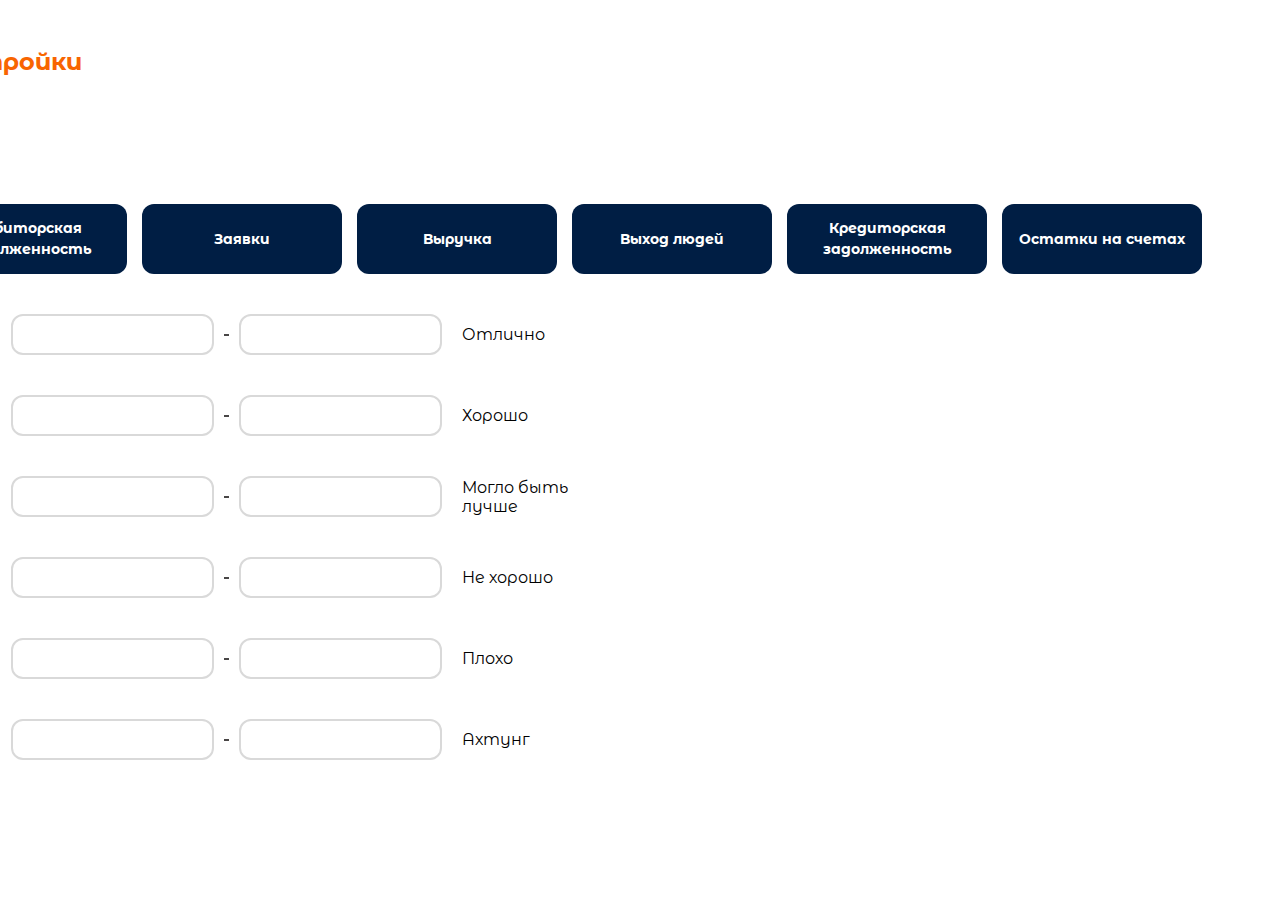
==== pages/nastroiki.html @ cba925eb "." ====
<!DOCTYPE html>
<html lang="en">
<head>
    <meta charset="UTF-8">
    <meta name="viewport" content="width=device-width, initial-scale=1.0">
    <title>Document</title>
    <link rel="stylesheet" href="../css/index.css">

    <link rel="preconnect" href="https://fonts.googleapis.com">
    <link rel="preconnect" href="https://fonts.gstatic.com" crossorigin>
    <link href="https://fonts.googleapis.com/css2?family=Montserrat+Alternates:ital,wght@0,100;0,200;0,300;0,400;0,500;0,600;0,700;0,800;0,900;1,100;1,200;1,300;1,400;1,500;1,600;1,700;1,800;1,900&display=swap" rel="stylesheet">

    <link rel="preconnect" href="https://fonts.googleapis.com">
    <link rel="preconnect" href="https://fonts.gstatic.com" crossorigin>
    <link href="https://fonts.googleapis.com/css2?family=Inter:wght@100..900&family=Montserrat+Alternates:ital,wght@0,100;0,200;0,300;0,400;0,500;0,600;0,700;0,800;0,900;1,100;1,200;1,300;1,400;1,500;1,600;1,700;1,800;1,900&display=swap" rel="stylesheet">

    <link rel="preconnect" href="https://fonts.googleapis.com">
    <link rel="preconnect" href="https://fonts.gstatic.com" crossorigin>
    <link href="https://fonts.googleapis.com/css2?family=Inter:wght@100..900&family=Montserrat+Alternates:ital,wght@0,100;0,200;0,300;0,400;0,500;0,600;0,700;0,800;0,900;1,100;1,200;1,300;1,400;1,500;1,600;1,700;1,800;1,900&family=Roboto+Mono:ital,wght@0,100..700;1,100..700&display=swap" rel="stylesheet">
</head>
<body>
    <div class="container">
        <div class="under_header">
            <div class="title">Настройки</div>
            <div class="shesterenka_img" style="visibility: hidden;"><a href="#"><img src="../img/shesterenka.svg" alt=""></a></div>
            <div class="div_date" style="visibility: hidden;"><text class="date_text">Период C</text><input type="date" name="start_date"></div> 
            <div class="probel"></div>
            <div class="div_date" style="visibility: hidden;"><text class="date_text">Период ПО</text><input type="date" name="end_date"></div>  
            <div class="div_company" style="visibility: hidden;">Компания<select class="company_select"></select></div>  
        </div>

        <div class="nastroiki_main">
            <div class="vkladki">
                <div class="vkladka_btn"><a href="#" class="vkladka_a">Дебиторская задолженность</a></div>
                <div class="vkladka_btn"><a href="#" class="vkladka_a">Заявки</a></div>
                <div class="vkladka_btn"><a href="#" class="vkladka_a">Выручка</a></div>
                <div class="vkladka_btn"><a href="#" class="vkladka_a">Выход людей</a></div>
                <div class="vkladka_btn"><a href="#" class="vkladka_a">Кредиторская задолженность</a></div>
                <div class="vkladka_btn"><a href="#" class="vkladka_a">Остатки на счетах</a></div>
            </div>
            <div class="nastroiki_content">
                  <div class="rub">рублей</div>   
                  <div class="text_inputs">
                    <div div><input type="text" ></div>
                    <div class="tire"></div>
                    <div><input type="text" ></div>
                  </div>
                  <div class="score">Отлично</div>
            </div>
            <div class="nastroiki_content">
                <div class="rub">рублей</div>   
                <div class="text_inputs">
                  <div div><input type="text" ></div>
                  <div class="tire"></div>
                  <div><input type="text" ></div>
                </div>
                <div class="score">Хорошо</div>
            </div>
            <div class="nastroiki_content">
                <div class="rub">рублей</div>   
                <div class="text_inputs">
                <div div><input type="text" ></div>
                <div class="tire"></div>
                <div><input type="text" ></div>
                </div>
                <div class="score">Могло быть лучше</div>
            </div>
            <div class="nastroiki_content">
                <div class="rub">рублей</div>   
                <div class="text_inputs">
                  <div div><input type="text" ></div>
                  <div class="tire"></div>
                  <div><input type="text" ></div>
                </div>
                <div class="score">Не хорошо</div>
          </div>
          <div class="nastroiki_content">
              <div class="rub">рублей</div>   
              <div class="text_inputs">
                <div div><input type="text" ></div>
                <div class="tire"></div>
                <div><input type="text" ></div>
              </div>
              <div class="score">Плохо</div>
          </div>
          <div class="nastroiki_content">
              <div class="rub">рублей</div>   
              <div class="text_inputs">
              <div div><input type="text" ></div>
              <div class="tire"></div>
              <div><input type="text" ></div>
              </div>
              <div class="score">Ахтунг</div>
          </div>

        </div>
    </div>
</body>
</html>
---- css/index.css ----
/* ------------------------------VSE_DIAGRAMMI.HTML------------------------------------------------- */
body{
    font-family: "Montserrat Alternates", sans-serif;
    height: 100%;
    margin: 0;
    display: flex;
    justify-content: center;
    flex-direction: column;
    align-items: center;
}
a {
    text-decoration: none;
    color: black;
}
.container{
}
input{
    border: 2px solid #D9D9D9;
    border-radius: 12px;
    padding: 11px;
}
.row{
    display: flex;
  }
  .collumn{
    display: flex;
    flex-direction: column;
  }
/* ------------------------------------------------------------------------------- */
.under_header{
    display: flex;
    flex-direction: row;
    align-items: center;
    margin-bottom: 110px;
    margin-top: 30px;
}
.title{
    font-weight: 700;
    font-size: 24px;
    line-height: 36px;
    color:#F86501;
}
.div_date, .div_company {
    font-size: 14px;
    line-height: 21px;
    color:#494646;
}
.div_date{
    font-weight: 600;
}
.probel{
    width: 30px;
}
.div_company{
    font-weight: 400;
    margin-left: 60px;
}
.div_company select {
    border: 2px solid #D9D9D9;
    border-radius: 12px;
    padding: 11px;
} 
.div_date input[type="date"]{
    width: 170px;
}
.date_text{
    margin-right: 8px;
}
.div_company select{
    width: 581px;
    margin-left: 8px;
}
.shesterenka_img{
    width: 40px;
    height: 40px;
    margin-left: 80px;
    margin-right: 80px;
}
/* ------------------------------------------------------------------------------- */
.main{
    height: 100vh;
    display: grid;
    grid-template-columns: auto auto auto; 
    grid-column-gap:130px;
    margin: auto;
    justify-content: center;
}
.diagramma_link{
    display: block;
    width: 400px;
    height: 400px;
}
.diagramma_div{
    width: 400px;
    height: 400px;
    display: flex;
    flex-direction: column;
    align-items: center;
    justify-content: space-around;
}
.diagramma_title{
    font-family: "Inter", sans-serif;
    font-weight: 700;
    font-size: 20px;
    line-height: 24.2px;
    color:#494646;
}
.diagramma_itog{
    width: 80%;
    text-align: center;
    background-color: #30AD43;
    padding: 10px;
    border-radius: 5px;

    font-family: "Roboto Mono", sans-serif;
    font-weight: 700;
    font-size: 24px;
    line-height: 36px;
    color:#FFFFFF;
}
/* ------------------------------DIAGRAMMA_INFO.HTML------------------------------------------------- */
.diagramma_main {
    width: 100%;
    display: flex;
    flex-direction: column;
  }
  
  .info_block {
    display: flex;
    align-items: center;
  }
  
  .diagramma_block, .pokazateli_block {
    width: 50%;
    height: 600px;
    display: flex;
    flex-direction: column;
    justify-content: space-between;
  }
  .pokazateli_block{
    overflow-y: auto;
  }
  .grafik_block{
    width: 100%;
    height: 600px;
  }
  .stick{
    height: 500px;
    width: 3px;
    background-color: #001E44;
    border-radius: 8px;
  }
  .nastroiki{
    display: flex;
    justify-content: space-evenly;
    align-items: end;
    flex-direction: row;
  }
  .search_btn{
    font-family: "Montserrat Alternates", sans-serif;
    padding: 8px 60px;
    background-color: #001E44;
    border-radius: 5px;
    color: #FFFFFF;
    cursor: pointer;
    font-size: 14px;
    font-weight: 600;
    line-height: 21px;
    text-align: center;

  }
  .tire{
    width: 5px;
    background-color: #494646;
    height: 2px;
    margin-left: 10px;
    margin-right: 10px;
  }
  .tire_low{
    margin-top: 10%;
  }
 
  .clear_btn{
    margin-left: 30px;
    display: flex;
    align-items: end;
  }
  .clear_img{
    vertical-align: middle;
  }
  .scrollable_content{
    display: flex;
    flex-direction: column;
  }
  .pokazateli_row, .nastroiki_row{
    display: flex;
    justify-content: space-evenly;
    align-items:center;
    flex-direction: row;
    margin-top: 30px;
  }
  .nastroiki_row{
    justify-content: start;
  }
  .pokazateli_title, .number{
    text-align: center;
    font-size: 20px;
    font-weight: 600;
    line-height: 30px;

  }
  .number{
    width: 80px;
    text-align: center;
    margin-bottom: 4px;
  }
  .pokazatel_date input[type="date"]{
    width: 170px;
}
  .pokazatel input[type="text"]{
    width: 450px;
}
/* ------------------------------DIAGRAMMA_INFO.HTML------------------------------------------------- */
.vkladka_btn{
  width: 200px;
  height: 70px;
  border-radius: 12px;
  background-color: #001E44;
  font-family: Montserrat Alternates;
font-size: 14px;
font-weight: 700;
line-height: 21px;
text-align: center;
color: #fff;
display: flex;
align-items: center;
justify-content: center;
margin-right: 15px;
cursor: pointer;
}
.vkladki{
  display: flex;
  flex-direction: row;
  
}
.vkladka_a{
  color: #fff;
}

/* ------------------------------nastroiki.HTML------------------------------------------------- */
.nastroiki_content{
  width: 650px;
  display: flex;
  flex-direction: row;
  justify-content: left;
  align-items: center;
  margin-top: 40px;
}
.text_inputs{
  display: flex;
  align-items: center;
}
.rub{
  margin-right: 20px;
}
.text_inputs{
  margin-right: 20px;
}
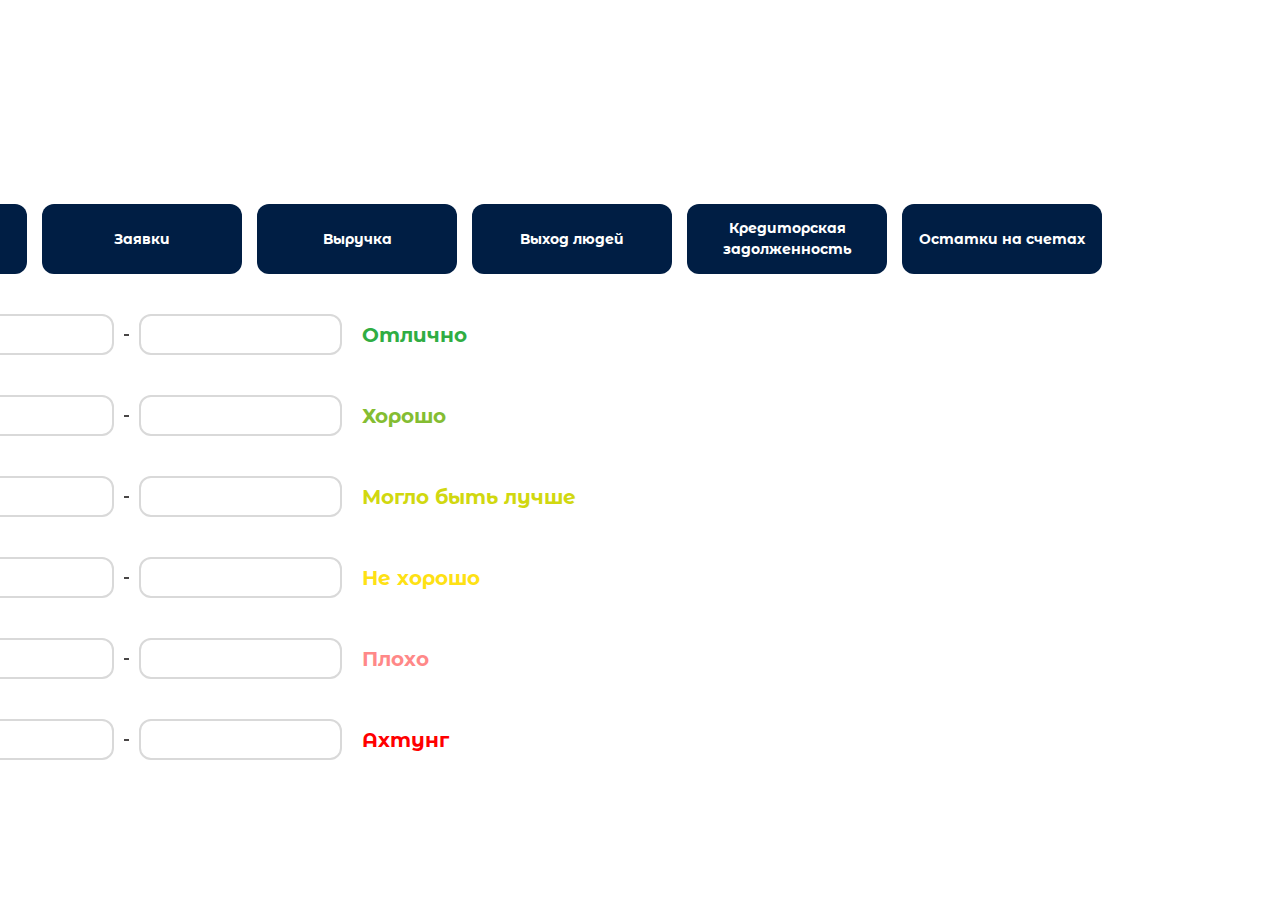
==== commit 186a4e7f: "." ====
--- a/pages/nastroiki.html
+++ b/pages/nastroiki.html
@@ -27,6 +27,7 @@
             <div class="probel"></div>
             <div class="div_date" style="visibility: hidden;"><text class="date_text">Период ПО</text><input type="date" name="end_date"></div>  
             <div class="div_company" style="visibility: hidden;">Компания<select class="company_select"></select></div>  
+            <div class="shesterenka_img"><a href="#"><img src="../img/Save.svg" alt=""></a></div>
         </div>
 
         <div class="nastroiki_main">
@@ -45,7 +46,7 @@
                     <div class="tire"></div>
                     <div><input type="text" ></div>
                   </div>
-                  <div class="score">Отлично</div>
+                  <div class="score" style="color: #30AD43;">Отлично</div>
             </div>
             <div class="nastroiki_content">
                 <div class="rub">рублей</div>   
@@ -54,7 +55,7 @@
                   <div class="tire"></div>
                   <div><input type="text" ></div>
                 </div>
-                <div class="score">Хорошо</div>
+                <div class="score" style="color: #84BD32;">Хорошо</div>
             </div>
             <div class="nastroiki_content">
                 <div class="rub">рублей</div>   
@@ -63,7 +64,7 @@
                 <div class="tire"></div>
                 <div><input type="text" ></div>
                 </div>
-                <div class="score">Могло быть лучше</div>
+                <div class="score" style="color: #D1D80F;">Могло быть лучше</div>
             </div>
             <div class="nastroiki_content">
                 <div class="rub">рублей</div>   
@@ -72,7 +73,7 @@
                   <div class="tire"></div>
                   <div><input type="text" ></div>
                 </div>
-                <div class="score">Не хорошо</div>
+                <div class="score" style="color: #FEE114;">Не хорошо</div>
           </div>
           <div class="nastroiki_content">
               <div class="rub">рублей</div>   
@@ -81,7 +82,7 @@
                 <div class="tire"></div>
                 <div><input type="text" ></div>
               </div>
-              <div class="score">Плохо</div>
+              <div class="score" style="color: #FF8888;">Плохо</div>
           </div>
           <div class="nastroiki_content">
               <div class="rub">рублей</div>   
@@ -90,7 +91,7 @@
               <div class="tire"></div>
               <div><input type="text" ></div>
               </div>
-              <div class="score">Ахтунг</div>
+              <div class="score" style="color: #FF0000;">Ахтунг</div>
           </div>
 
         </div>
--- a/css/index.css
+++ b/css/index.css
@@ -249,7 +249,6 @@
 
 /* ------------------------------nastroiki.HTML------------------------------------------------- */
 .nastroiki_content{
-  width: 650px;
   display: flex;
   flex-direction: row;
   justify-content: left;
@@ -265,4 +264,10 @@
 }
 .text_inputs{
   margin-right: 20px;
+}
+.score{
+  font-family: Montserrat Alternates;
+  font-size: 20px;
+  font-weight: 700;
+  line-height: 30px;
 }